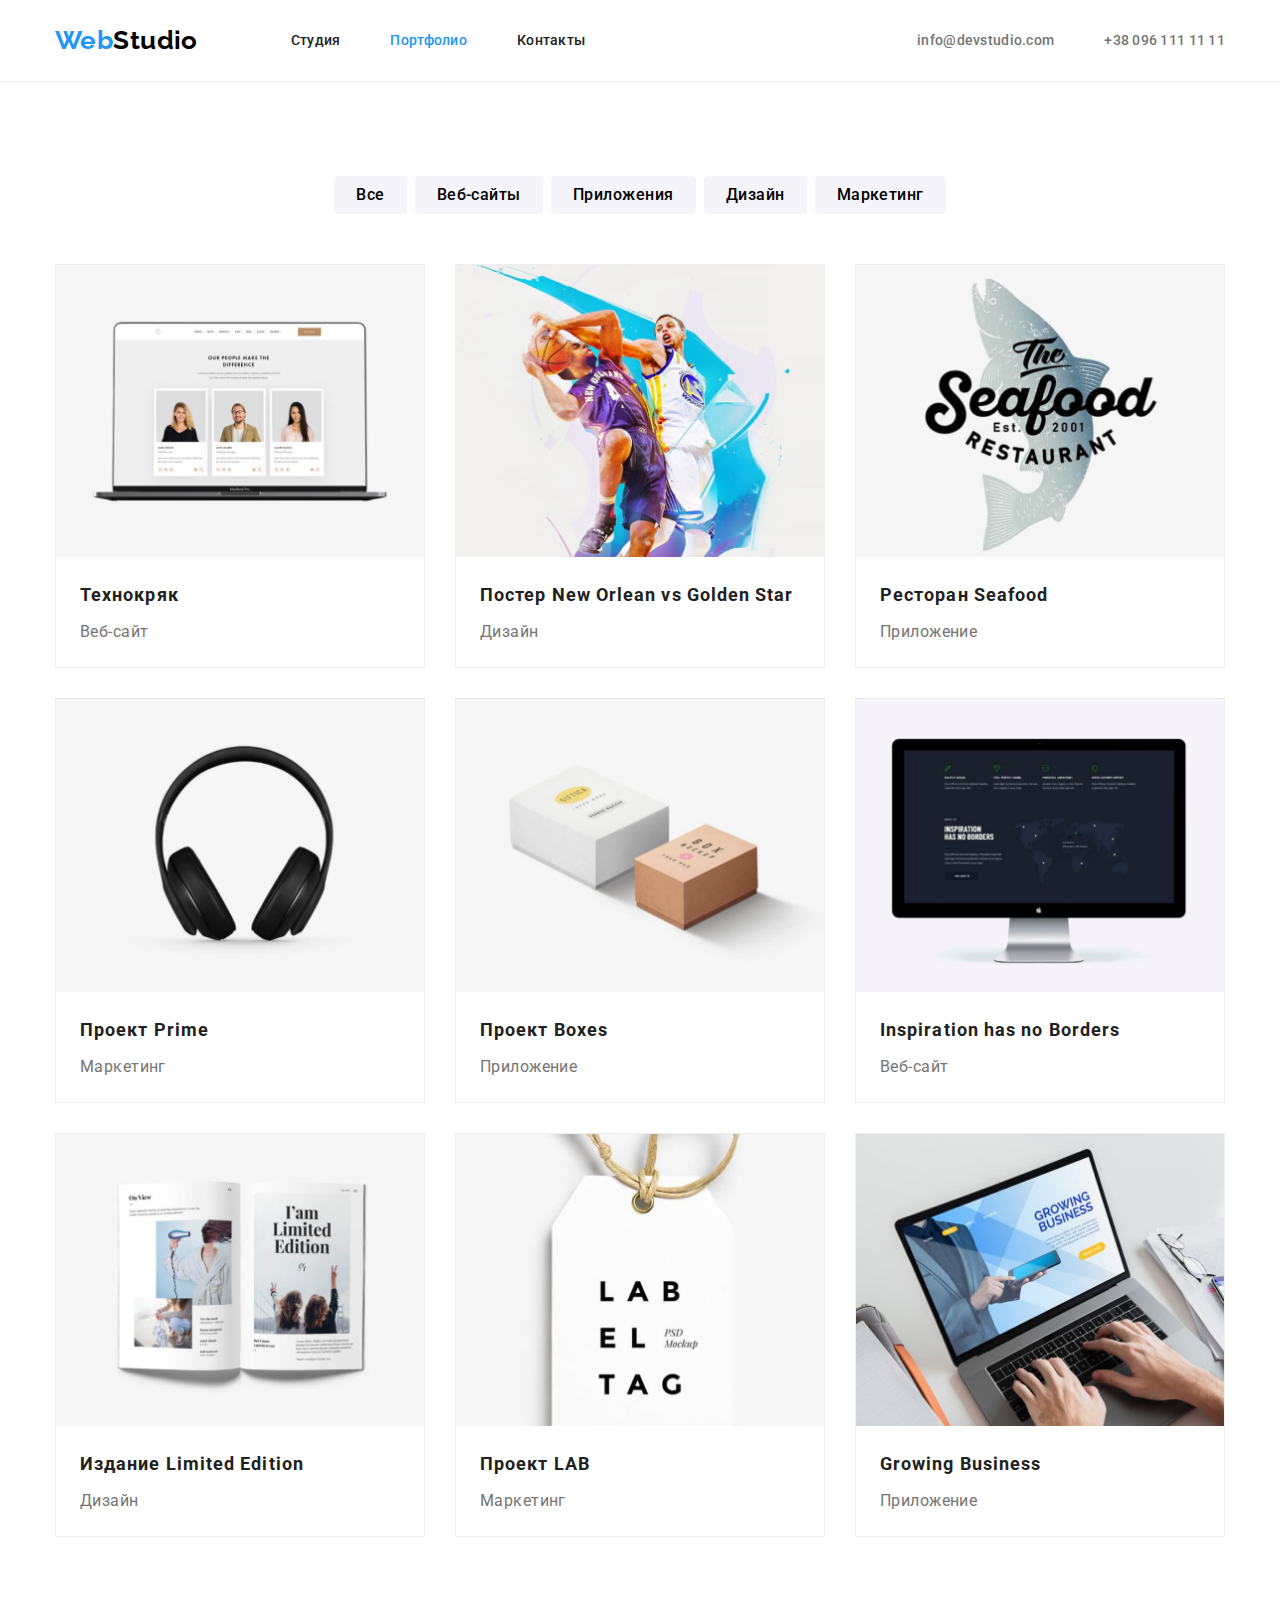
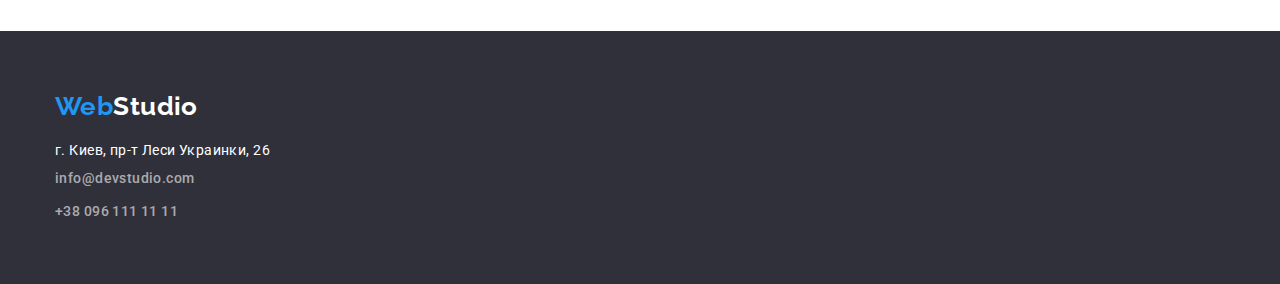
==== portfolio.html @ 44996cb3 "Initial commit" ====
<!DOCTYPE html>
<html lang="ru">
  <head>
    <meta charset="UTF-8" />
    <meta http-equiv="X-UA-Compatible" content="IE=edge" />
    <meta name="viewport" content="width=device-width, initial-scale=1.0" />
    <title>WebStudio</title>
    <link rel="stylesheet" href="./css/modern-normalize.css" />
    <link rel="stylesheet" href="./css/styles.css" />
    <link rel="preconnect" href="https://fonts.googleapis.com" />
    <link rel="preconnect" href="https://fonts.gstatic.com" crossorigin />
    <link
      href="https://fonts.googleapis.com/css2?family=Raleway:wght@700&family=Roboto:wght@400;500;700;900&display=swap"
      rel="stylesheet"
    />
  </head>
  <body class="body-font">
    <header class="header-section">
      <div class="header-container">
        <nav class="header-nav-site">
          <a class="main-logo" lang="en" href="./index.html"
            ><span class="logo-color">Web</span>Studio</a
          >
          <ul class="header-list nav-list list">
            <li class="nav-item">
              <a class="nav-link" href="./index.html">Студия</a>
            </li>
            <li class="nav-item">
              <a class="nav-link active" href="./portfolio.html">Портфолио</a>
            </li>
            <li class="nav-item">
              <a class="nav-link" href="">Контакты</a>
            </li>
          </ul>
        </nav>
        <ul class="header-list contact-nav list">
          <li class="contact-item">
            <a class="contact-nav-link" href="mailto:info@devstudio.com"
              >info@devstudio.com</a
            >
          </li>
          <li class="contact-item">
            <a class="contact-nav-link" href="tel:+380961111111"
              >+38 096 111 11 11</a
            >
          </li>
        </ul>
      </div>
    </header>
    <main>
      <section class="section">
        <div class="container">
          <!-- <section class="section-filter"> -->
          <h1 class="visually-hidden">Портфолио</h1>
          <ul class="list-buttons list">
            <li><button class="button">Все</button></li>
            <li><button class="button">Веб-сайты</button></li>
            <li><button class="button">Приложения</button></li>
            <li><button class="button">Дизайн</button></li>
            <li><button class="button">Маркетинг</button></li>
          </ul>
          <!-- </section> -->
          <!-- <section class="section-work"> -->
          <!-- <h2 class="visually-hidden">Проекти</h2> -->
          <ul class="list-work list">
            <li class="portfolio-item">
              <a class="portfolio" href="">
                <img
                  src="./images/portfolio1.jpg"
                  alt="веб страница"
                  width="370"
              /></a>
              <div class="portfolio-content">
                <h3 class="portfolio-title">Технокряк</h3>
                <p class="portfolio-name">Веб-сайт</p>
              </div>
            </li>
            <li class="portfolio-item">
              <a class="portfolio" href="">
                <img
                  src="./images/portfolio2.jpg"
                  alt="двое играют баскетбол"
                  width="370"
              /></a>
              <div class="portfolio-content">
                <h3 class="portfolio-title">
                  Постер New Orlean vs Golden Star
                </h3>
                <p class="portfolio-name">Дизайн</p>
              </div>
            </li>
            <li class="portfolio-item">
              <a class="portfolio" href="">
                <img
                  src="./images/portfolio3.jpg"
                  alt="рыбной ресторан"
                  width="370"
              /></a>
              <div class="portfolio-content">
                <h3 class="portfolio-title">Ресторан Seafood</h3>
                <p class="portfolio-name">Приложение</p>
              </div>
            </li>
            <li class="portfolio-item">
              <a class="portfolio" href="">
                <img src="./images/portfolio4.jpg" alt="наушники" width="370"
              /></a>
              <div class="portfolio-content">
                <h3 class="portfolio-title">Проект Prime</h3>
                <p class="portfolio-name">Маркетинг</p>
              </div>
            </li>
            <li class="portfolio-item">
              <a class="portfolio" href="">
                <img
                  src="./images/portfolio5.jpg"
                  alt="две картонные коробки"
                  width="370"
              /></a>
              <div class="portfolio-content">
                <h3 class="portfolio-title">Проект Boxes</h3>
                <p class="portfolio-name">Приложение</p>
              </div>
            </li>
            <li class="portfolio-item">
              <a class="portfolio" href="">
                <img
                  src="./images/portfolio6.jpg"
                  alt="моноблочный компьютер"
                  width="370"
              /></a>
              <div class="portfolio-content">
                <h3 class="portfolio-title">Inspiration has no Borders</h3>
                <p class="portfolio-name">Веб-сайт</p>
              </div>
            </li>
            <li class="portfolio-item">
              <a class="portfolio" href="">
                <img src="./images/portfolio7.jpg" alt="журнал" width="370"
              /></a>
              <div class="portfolio-content">
                <h3 class="portfolio-title">Издание Limited Edition</h3>
                <p class="portfolio-name">Дизайн</p>
              </div>
            </li>
            <li class="portfolio-item">
              <a class="portfolio" href="">
                <img src="./images/portfolio8.jpg" alt="ярлык" width="370"
              /></a>
              <div class="portfolio-content">
                <h3 class="portfolio-title">Проект LAB</h3>
                <p class="portfolio-name">Маркетинг</p>
              </div>
            </li>
            <li class="portfolio-item">
              <a class="portfolio" href="">
                <img
                  src="./images/portfolio9.jpg"
                  alt="печатаете на ноутбуке"
                  width="370"
              /></a>
              <div class="portfolio-content">
                <h3 class="portfolio-title">Growing Business</h3>
                <p class="portfolio-name">Приложение</p>
              </div>
            </li>
          </ul>
        </div>
      </section>
    </main>
    <footer class="footer-section">
      <div class="container">
        <a class="footer-logo" lang="en" href="./index.html"
          ><span class="logo-color">Web</span>Studio</a
        >
        <address class="contact">
          <ul class="list">
            <li class="footer-contact-item">
              <a
                class="gps-footer-link"
                href="https://goo.gl/maps/VRm5s5utbLu2678L6"
                target="_blank"
                rel="noopener nofollow noreferrer"
                >г. Киев, пр-т Леси Украинки, 26</a
              >
            </li>
            <li class="footer-contact-item">
              <a class="contact-footer-link" href="mailto:info@devstudio.com"
                >info@devstudio.com</a
              >
            </li>
            <li class="footer-contact-item">
              <a class="contact-footer-link" href="tel:+380961111111"
                >+38 096 111 11 11</a
              >
            </li>
          </ul>
        </address>
      </div>
    </footer>
  </body>
</html>
---- css/styles.css ----
:root {
  /*Fonts*/
  --main-font-family: "Roboto", sans-serif;

  /*Colors*/
  --main-dark-color: #000;
  --main-light-color: #fff;
  --current-color: #2196f3;
  --main-color: #757575;
  --secondary-color: #212121;
  --background-dark-color: #2f303a;
  --background-light-color: #e5e5e5;
  --backgronud-button-color: #f5f4fa;
  --button-hero-hover-color: #188ce8;
  --header-border-color: #ececec;
}

body {
  font-family: var(--main-font-family);
  font-size: 14px;
  letter-spacing: 0.03em;
  color: var(--main-color);
  background-color: var(--main-light-color);
}

h1,
h2,
h3,
h4,
h5,
h6,
p {
  margin: 0;
}

img {
  display: block;
  max-width: 100%;
  height: auto;
}

address {
  font-style: normal;
}

/* li {
  list-style: none;
} */

.list {
  list-style: none;
  padding-left: 0px;
  margin: 0;
}

a {
  text-decoration: none;
  color: inherit;
}

.container {
  width: 1200px;
  padding-left: 15px;
  padding-right: 15px;
  margin: 0 auto;
}

.section {
  padding-top: 94px;
  padding-bottom: 94px;
}

h1 {
  color: var(--main-light-color);
  font-weight: 900;
  font-size: 44px;
  line-height: 1.36;
}

button {
  padding: 6px 22px;
  font-weight: 500;
  font-size: 16px;
  line-height: 1.62;
  letter-spacing: 0.03em;
  border: none;
  background-color: var(--backgronud-button-color);
  border-radius: 4px;
  cursor: pointer;
}

.button:hover,
.button:focus {
  color: var(--main-light-color);
  background-color: var(--current-color);
  box-shadow: 0px 3px 1px rgba(0, 0, 0, 0.1), 0px 1px 2px rgba(0, 0, 0, 0.08),
    0px 2px 2px rgba(0, 0, 0, 0.12);
}

.header-container {
  display: flex;
  flex-direction: row;
  text-align: center;
  align-items: center;
  width: 1200px;
  padding-left: 15px;
  padding-right: 15px;
  margin: 0 auto;
}

.nav-link {
  font-weight: 500;
  line-height: 1.14;
  letter-spacing: 0.02em;
  color: var(--secondary-color);
}

.nav-item + .nav-item {
  margin-left: 50px;
}

.nav-link:hover,
.nav-link:focus {
  color: var(--current-color);
}

.active {
  color: var(--current-color);
}
.contact-nav-link {
  font-weight: 500;
  line-height: 1.14;
  letter-spacing: 0.02em;
  color: var(--main-color);
}

.contact-nav-link:hover,
.contact-nav-link:focus {
  color: var(--current-color);
}

.contact-footer-link {
  font-weight: 500;
  line-height: 1.71;
  color: rgba(255, 255, 255, 0.6);
}

.contact-footer-link:hover,
.contact-footer-link:focus {
  color: var(--current-color);
}

.header-nav-site {
  margin-right: auto;
  display: flex;
  align-items: center;
}

.contact-nav {
  display: flex;
  flex-direction: row;
}

.main-logo {
  color: var(--main-dark-color);
  font-family: "Raleway";
  font-style: normal;
  font-size: 26px;
  font-weight: 700;
  line-height: 1.19;
  text-align: center;
  padding: 0;
  margin-right: 93px;
}
.contact-item + .contact-item {
  margin-left: 50px;
}

.footer-logo {
  font-family: "Raleway";
  font-style: normal;
  font-weight: 700;
  font-size: 26px;
  line-height: 1.19;
  color: var(--main-light-color);
  display: block;
  margin-bottom: 20px;
}

.footer-contact-item {
  display: block;
}

.footer-contact-item:not(:last-child) {
  margin-bottom: 9px;
}

.logo-color {
  color: var(--current-color);
  text-align: center;
  padding: 0;
}

.list-whot-can {
  display: flex;
  flex-direction: row;
}

.portfolio-item {
  width: 370px;
  border: 1px solid rgba(238, 238, 238, 1);
}

.hero-button {
  min-width: 200px;
  font-weight: 700;
  line-height: 1.88;
  letter-spacing: 0.06em;
  padding: 10px 32px;
  color: var(--backgronud-button-color);
  background-color: var(--current-color);
  box-shadow: 0px 4px 4px rgba(0, 0, 0, 0.15);
  outline: 0;
}

.hero-button:hover,
.hero-button:focus {
  color: var(--main-dark-color);
  background-color: var(--button-hero-hover-color);
}

.header-list {
  display: flex;
  padding-top: 32px;
  padding-bottom: 32px;
}

.description-item {
  gap: 30px;
}

.list-workcom {
  display: flex;
  gap: 30px;
}

.list-work {
  display: flex;
  flex-wrap: wrap;
  gap: 30px;
  /* margin: 0;
  padding: 0;
  
  background-color: var(--main-light-color); */
}

.gps-footer-link {
  display: block;
  margin-bottom: 9px;
  color: var(--main-light-color);
}

.gps-footer-link:hover,
.gps-footer-link:focus {
  color: var(--current-color);
}

.text-title {
  font-weight: 700;
  font-size: 14px;
  line-height: 1.14;
  text-transform: uppercase;
  color: var(--secondary-color);
  margin-bottom: 10px;
}

.text-description {
  font-weight: 400;
  font-size: 14px;
  line-height: 1.71;
  color: var(--main-color);
}

.description-list {
  gap: 30px;
}
.text-transform {
  text-transform: uppercase;
}

.title-workcom {
  font-weight: 700;
  font-size: 36px;
  line-height: 1.16;
  color: var(--secondary-color);
  text-align: center;
}

.hero {
  width: 696px;
  margin: 0 auto;
  margin-bottom: 30px;
  font-weight: 900;
  font-size: 44px;
  line-height: 1.36;
  letter-spacing: 0.06em;
  text-align: center;
}

.hero-section {
  padding-top: 200px;
  padding-bottom: 200px;
  background-color: var(--background-dark-color);
  text-align: center;
}

.header-section {
  border-bottom: 1px solid var(--header-border-color);
}

.section-workcom {
  padding-top: 0px;
}

.list-buttons {
  margin-top: 0;
  margin-left: auto;
  margin-right: auto;
  padding: 0;
  margin-bottom: 50px;
  gap: 8px;
  display: flex;
  justify-content: center;
}

.section-work {
  background-color: var(--main-light-color);
}

.section-command {
  background-color: var(--backgronud-button-color);
}

.footer-section {
  padding: 60px 0;
  background-color: var(--background-dark-color);
}

.name {
  margin-bottom: 10px;
  font-weight: 500;
  font-size: 16px;
  line-height: 1.18;
  color: var(--secondary-color);
}

.prof {
  font-weight: 400;
  font-size: 16px;
  line-height: 1.18;
  color: var(--main-color);
}

.name-prof {
  padding-top: 30px;
  padding-bottom: 30px;
  text-align: center;
}

.visually-hidden {
  position: absolute;
  width: 1px;
  height: 1px;
  margin: -1px;
  border: 0;
  padding: 0;

  white-space: nowrap;
  clip-path: inset(100%);
  clip: rect(0 0 0 0);
  overflow: hidden;
}

.portfolio-content {
  padding: 20px 24px;
}

.portfolio-title {
  margin-bottom: 4px;
  font-weight: 700;
  font-size: 18px;
  letter-spacing: 0.06em;
  line-height: 2;
  color: var(--secondary-color);
}

.portfolio-name {
  font-weight: 400;
  font-size: 16px;
  line-height: 1.88;
  color: var(--main-color);
}

.contact {
  font-style: normal;
}

.title {
  margin-bottom: 50px;
}

.workcom {
  width: 270px;
  background: #ffffff;
  /* material shadow v1 */

  box-shadow: 0px 1px 3px rgba(0, 0, 0, 0.12), 0px 1px 1px rgba(0, 0, 0, 0.14),
    0px 2px 1px rgba(0, 0, 0, 0.2);
  border-radius: 0px 0px 4px 4px;
}
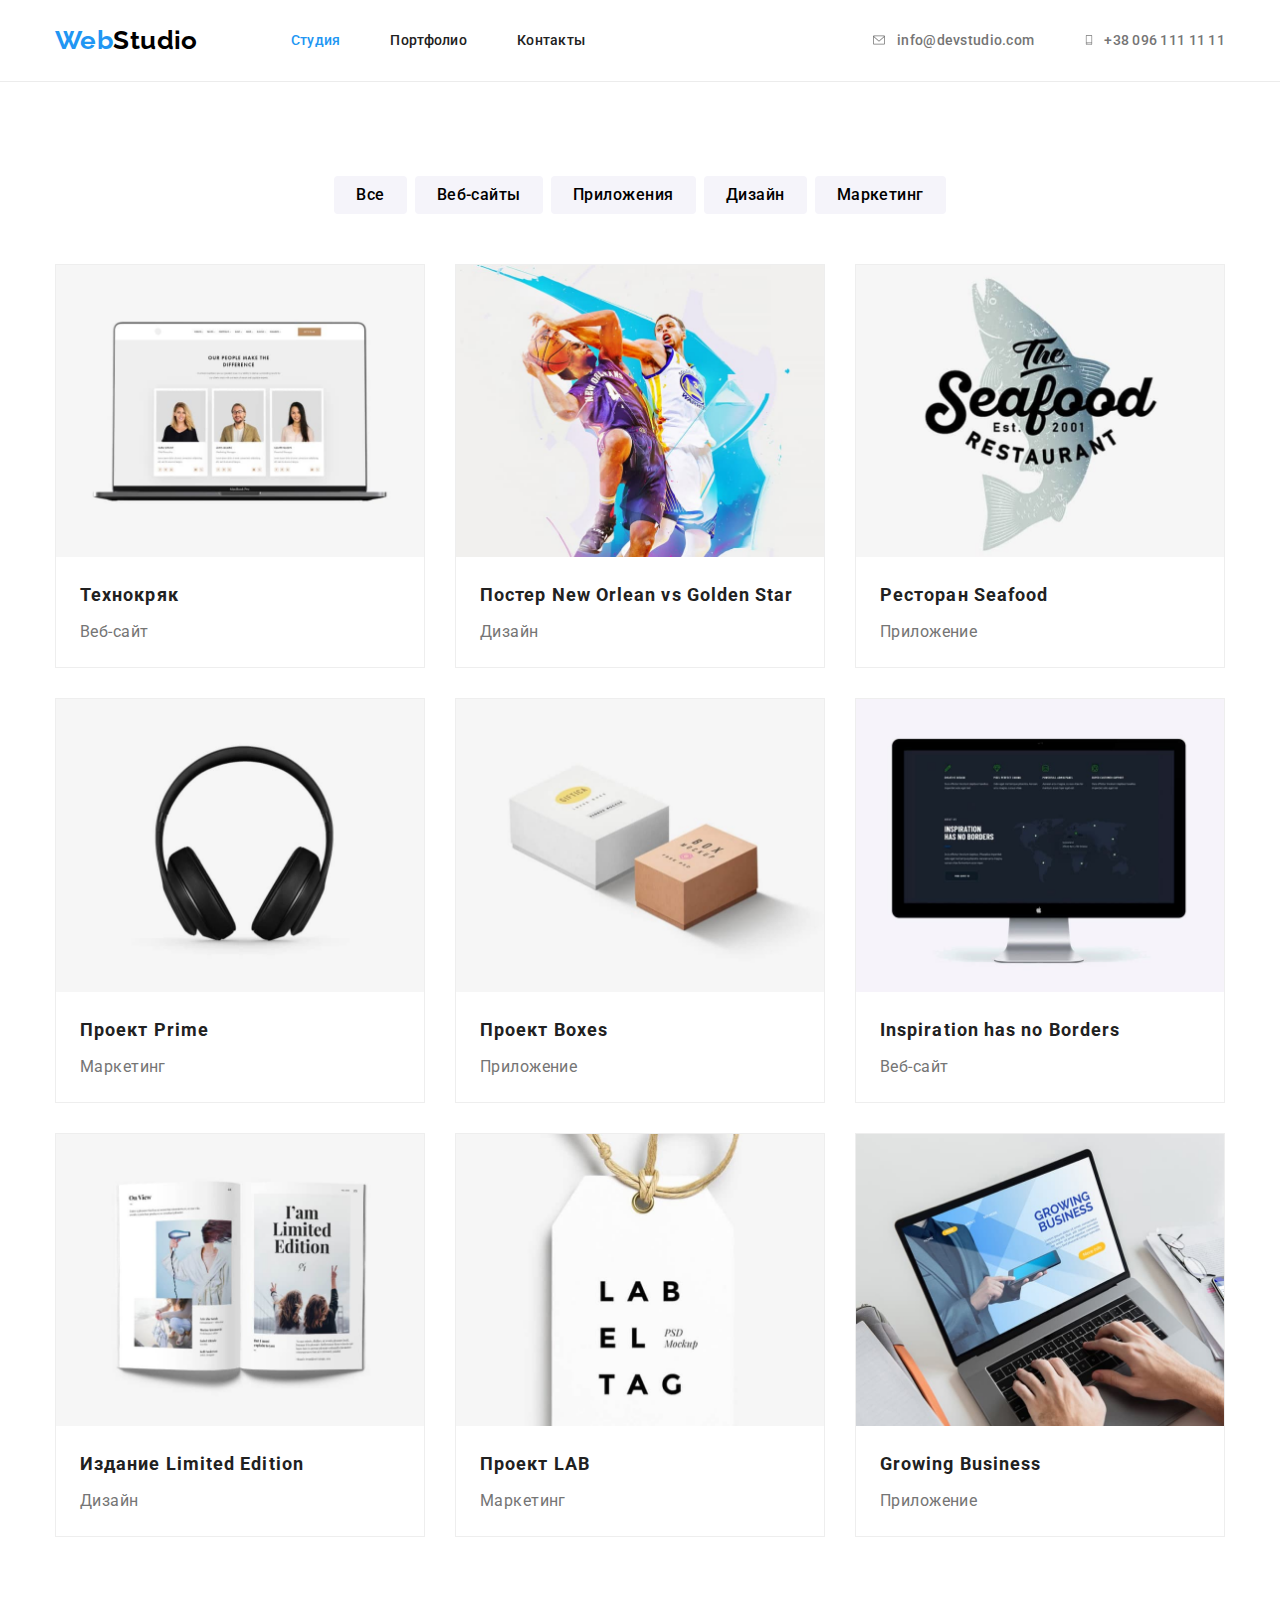
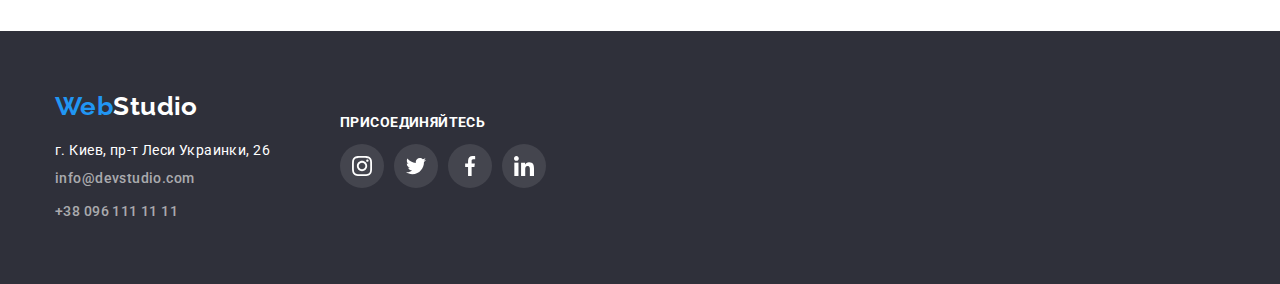
==== commit 2928b344: "add footer social" ====
--- a/portfolio.html
+++ b/portfolio.html
@@ -23,25 +23,28 @@
           >
           <ul class="header-list nav-list list">
             <li class="nav-item">
-              <a class="nav-link" href="./index.html">Студия</a>
-            </li>
+              <a class="nav-link active" href="./index.html">Студия</a></li>
             <li class="nav-item">
-              <a class="nav-link active" href="./portfolio.html">Портфолио</a>
-            </li>
+              <a class="nav-link" href="./portfolio.html">Портфолио</a></li>
             <li class="nav-item">
-              <a class="nav-link" href="">Контакты</a>
-            </li>
+              <a class="nav-link" href="">Контакты</a></li>
           </ul>
         </nav>
         <ul class="header-list contact-nav list">
           <li class="contact-item">
-            <a class="contact-nav-link" href="mailto:info@devstudio.com"
-              >info@devstudio.com</a
+           
+            <a class="contact-nav-link mail" href="mailto:info@devstudio.com"
+              > <svg class="mail-item">
+                <use class="mail-link" href="./images/icons.svg#envelope"></use>
+              </svg>info@devstudio.com</a
             >
           </li>
           <li class="contact-item">
-            <a class="contact-nav-link" href="tel:+380961111111"
-              >+38 096 111 11 11</a
+           
+            <a class="contact-nav-link tel" href="tel:+380961111111"
+              > <svg class="tel-item">
+                <use class="tel-link" href="./images/icons.svg#smartphone"></use>
+              </svg>+38 096 111 11 11</a
             >
           </li>
         </ul>
@@ -169,21 +172,20 @@
       </section>
     </main>
     <footer class="footer-section">
-      <div class="container">
-        <a class="footer-logo" lang="en" href="./index.html"
-          ><span class="logo-color">Web</span>Studio</a
-        >
-        <address class="contact">
-          <ul class="list">
-            <li class="footer-contact-item">
+      <div class="container footer-container">
+        <div class="footer-contact" >
+          <a class="footer-logo" lang="en" href="./index.html"
+          ><span class="logo-color">Web</span>Studio</a>
+           <address class="contact">
+             <ul class="list">
+              <li class="footer-contact-item">
               <a
                 class="gps-footer-link"
                 href="https://goo.gl/maps/VRm5s5utbLu2678L6"
                 target="_blank"
                 rel="noopener nofollow noreferrer"
-                >г. Киев, пр-т Леси Украинки, 26</a
-              >
-            </li>
+                >г. Киев, пр-т Леси Украинки, 26</a>
+              </li>
             <li class="footer-contact-item">
               <a class="contact-footer-link" href="mailto:info@devstudio.com"
                 >info@devstudio.com</a
@@ -196,6 +198,41 @@
             </li>
           </ul>
         </address>
+        </div>
+        <div class="footer-conect">
+         <p class="footer-conect-title">присоединяйтесь</p>
+         <ul class="footer-social-list">
+          <li class="social-list-items list">
+            <a href="http://instagram.com" class="footer-social-list-link">
+              <svg class="social-list-icon">
+                <use href="./images/icons.svg#instagram">
+                </use>
+              </svg>
+            </a>
+          </li>
+          <li class="social-list-items list">
+            <a href="http://twitter.com" class="footer-social-list-link">
+              <svg class="social-list-icon">
+                <use href="./images/icons.svg#twitter"></use>
+              </svg>
+            </a>
+          </li>
+          <li class="social-list-items list">
+            <a href="http://facebook.com" class="footer-social-list-link">
+              <svg class="social-list-icon">
+                <use href="./images/icons.svg#facebook"></use>
+              </svg>
+            </a>
+          </li>
+          <li class="social-lits-items list">
+            <a href="http://linkedin.com" class="footer-social-list-link">
+              <svg class="social-list-icon">
+                <use href="./images/icons.svg#linkedin"></use>
+              </svg>
+            </a>
+          </li>
+         </ul>
+        </div>
       </div>
     </footer>
   </body>
--- a/css/styles.css
+++ b/css/styles.css
@@ -13,6 +13,7 @@
   --backgronud-button-color: #f5f4fa;
   --button-hero-hover-color: #188ce8;
   --header-border-color: #ececec;
+  --social-icon-color: #afb1b8;
 }
 
 body {
@@ -128,6 +129,8 @@
   color: var(--current-color);
 }
 .contact-nav-link {
+  display: flex;
+  align-items: center;
   font-weight: 500;
   line-height: 1.14;
   letter-spacing: 0.02em;
@@ -139,6 +142,29 @@
   color: var(--current-color);
 }
 
+.mail-item {
+  fill: currentcolor;
+  width: 16px;
+  height: 12px;
+}
+
+.mail-item {
+  fill: currentColor;
+  width: 16px;
+  height: 12px;
+  margin-right: 10px;
+}
+
+.tel-link {
+}
+
+.tel-item {
+  fill: currentColor;
+  width: 10px;
+  height: 12px;
+  margin-right: 10px;
+}
+
 .contact-footer-link {
   font-weight: 500;
   line-height: 1.71;
@@ -148,6 +174,7 @@
 .contact-footer-link:hover,
 .contact-footer-link:focus {
   color: var(--current-color);
+  fill: var(--current-color);
 }
 
 .header-nav-site {
@@ -172,6 +199,12 @@
   padding: 0;
   margin-right: 93px;
 }
+
+.contact-item {
+  /* display: flex;
+   */
+}
+
 .contact-item + .contact-item {
   margin-left: 50px;
 }
@@ -231,12 +264,19 @@
 
 .header-list {
   display: flex;
+  align-items: center;
+  justify-content: center;
   padding-top: 32px;
   padding-bottom: 32px;
 }
 
 .description-item {
+  display: flex;
   gap: 30px;
+  width: 270px;
+  height: 120px;
+  background-color: #f5f4fa;
+  margin-bottom: 30px;
 }
 
 .list-workcom {
@@ -282,8 +322,10 @@
 }
 
 .description-list {
+  display: block;
   gap: 30px;
 }
+
 .text-transform {
   text-transform: uppercase;
 }
@@ -312,6 +354,16 @@
   padding-bottom: 200px;
   background-color: var(--background-dark-color);
   text-align: center;
+  background-color: #c4c4c4;
+  background-image: linear-gradient(
+      rgba(47, 48, 58, 0.4),
+      rgba(47, 48, 58, 0.4)
+    ),
+    url(../images/hero-img.jpg);
+  background-position: center;
+  background-repeat: no-repeat;
+  background-clip: padding-box;
+  background-size: 1600px 600px;
 }
 
 .header-section {
@@ -333,6 +385,12 @@
   justify-content: center;
 }
 
+.description-icon {
+  /* width: 270px;
+height: 120px; */
+  align-items: center;
+}
+
 .section-work {
   background-color: var(--main-light-color);
 }
@@ -342,6 +400,7 @@
 }
 
 .footer-section {
+  display: flex;
   padding: 60px 0;
   background-color: var(--background-dark-color);
 }
@@ -359,12 +418,44 @@
   font-size: 16px;
   line-height: 1.18;
   color: var(--main-color);
+  margin-bottom: 16px;
 }
 
 .name-prof {
   padding-top: 30px;
   padding-bottom: 30px;
   text-align: center;
+}
+
+.social-list {
+  display: flex;
+  justify-content: center;
+  gap: 10px;
+  padding-left: 0;
+}
+
+.social-list-icon {
+  width: 20px;
+  height: 20px;
+}
+
+.social-list-link {
+  display: flex;
+  align-items: center;
+  justify-content: center;
+  width: 44px;
+  height: 44px;
+  border-radius: 50%;
+  fill: var(--social-icon-color);
+  background-color: #ffffff;
+}
+
+.social-list-link:hover,
+.social-list-link:focus,
+.footer-social-list-link:hover,
+.footer-social-list-link:focus  {
+  fill: var(--main-light-color);
+  background-color: var(--current-color);
 }
 
 .visually-hidden {
@@ -418,3 +509,40 @@
     0px 2px 1px rgba(0, 0, 0, 0.2);
   border-radius: 0px 0px 4px 4px;
 }
+
+.footer-conect {
+  display: block;
+}
+
+.footer-conect-title {
+  text-transform: uppercase;
+  color: var(--main-light-color);
+  font-weight: 700;
+  letter-spacing: 0.03em;
+}
+
+.footer-social-list {
+  display: flex;
+  gap: 10px;
+  padding: 0;
+}
+
+.footer-container {
+  display: flex;
+  align-items: center;
+}
+.footer-contact {
+  margin-right: 70px;
+
+}
+.footer-social-list-link {
+  display: flex;
+  align-items: center;
+  justify-content: center;
+  width: 44px;
+  height: 44px;
+  border-radius: 50%;
+  fill: var(--main-light-color);
+  background: rgba(255, 255, 255, 0.1);
+}
+
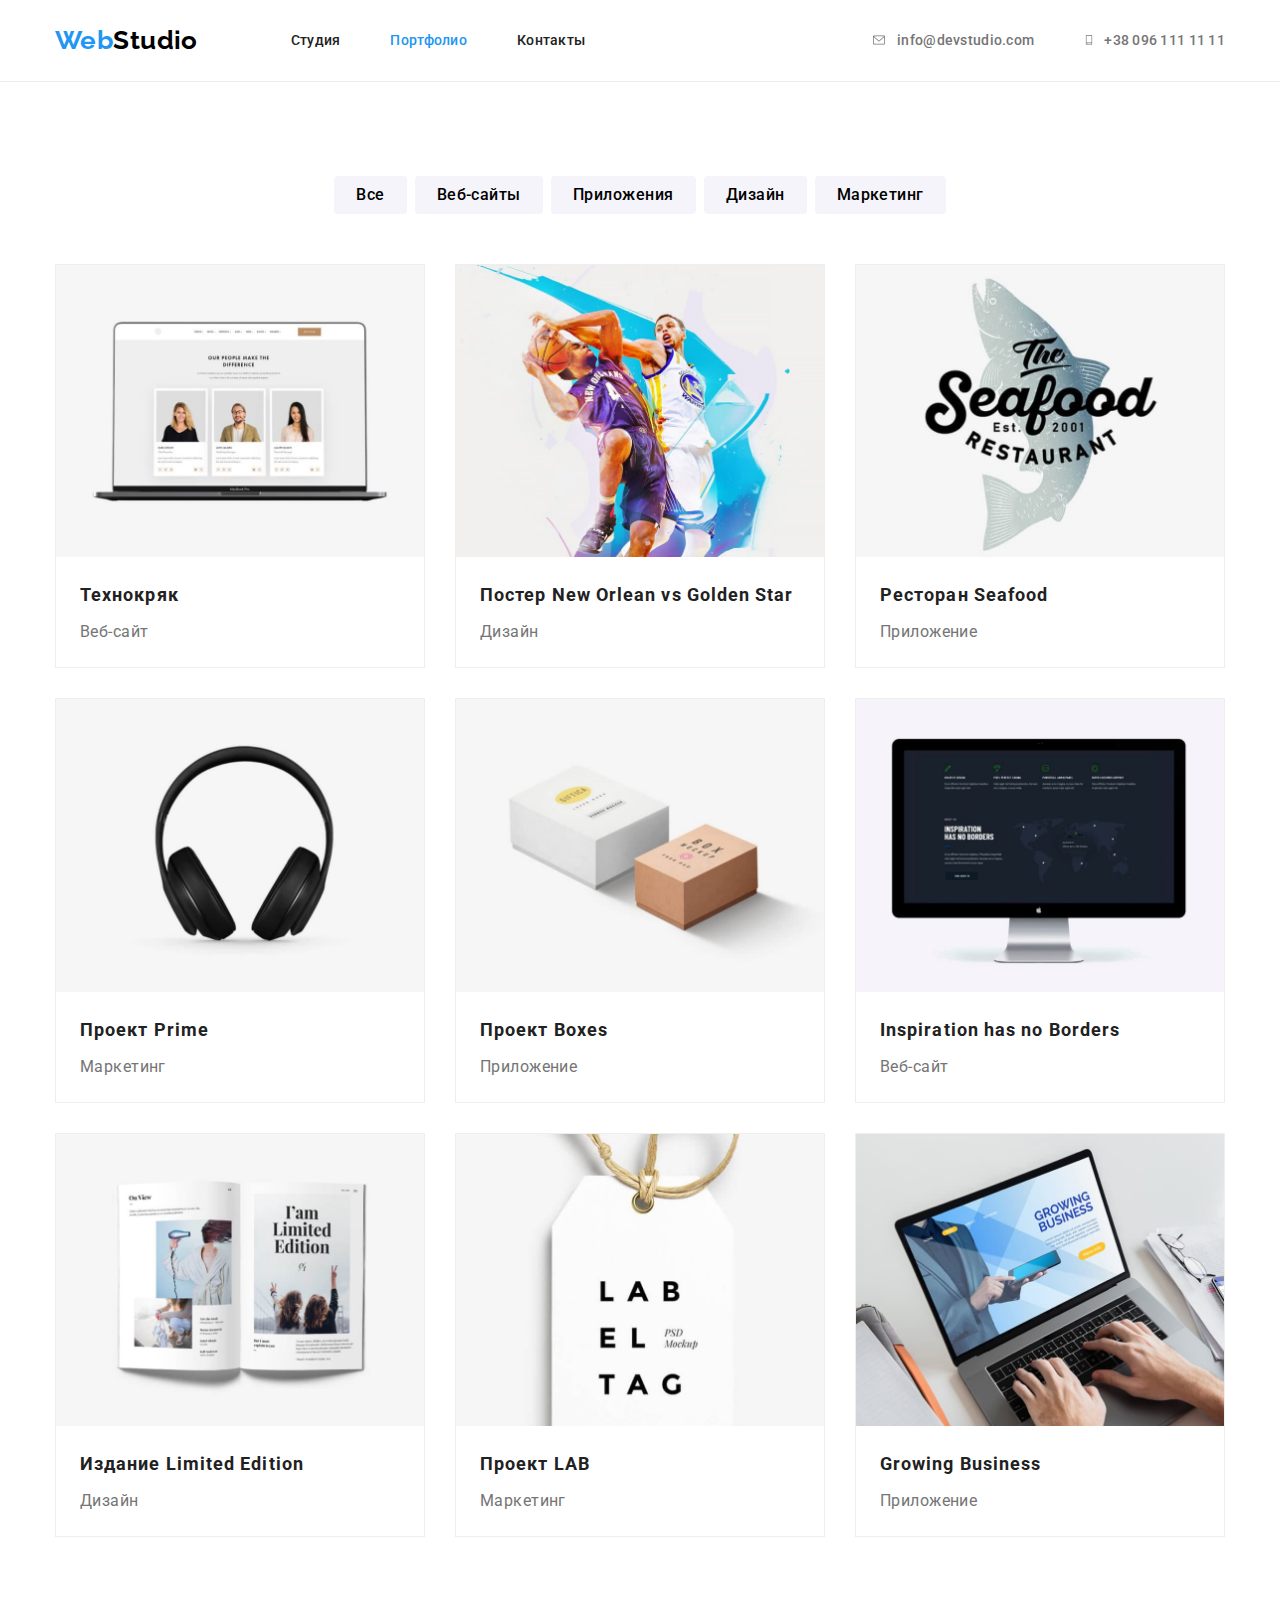
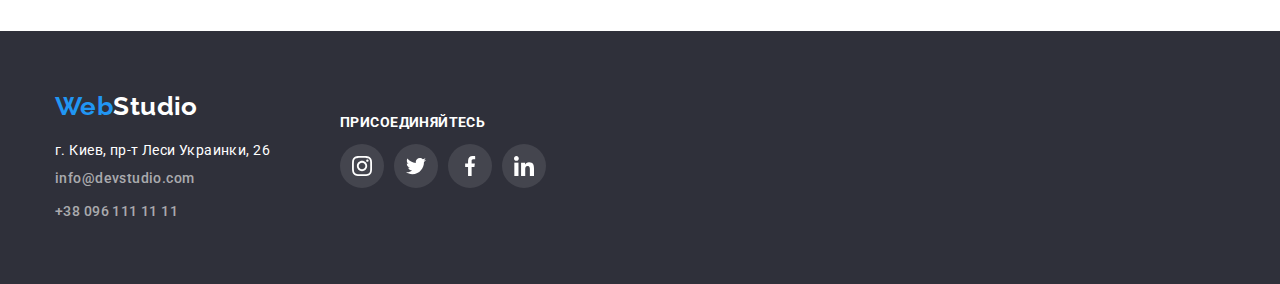
==== commit bcb0efb3: "add hover portfolio" ====
--- a/portfolio.html
+++ b/portfolio.html
@@ -23,28 +23,35 @@
           >
           <ul class="header-list nav-list list">
             <li class="nav-item">
-              <a class="nav-link active" href="./index.html">Студия</a></li>
+              <a class="nav-link" href="./index.html">Студия</a>
+            </li>
             <li class="nav-item">
-              <a class="nav-link" href="./portfolio.html">Портфолио</a></li>
+              <a class="nav-link active" href="./portfolio.html">Портфолио</a>
+            </li>
             <li class="nav-item">
-              <a class="nav-link" href="">Контакты</a></li>
+              <a class="nav-link" href="">Контакты</a>
+            </li>
           </ul>
         </nav>
         <ul class="header-list contact-nav list">
           <li class="contact-item">
-           
-            <a class="contact-nav-link mail" href="mailto:info@devstudio.com"
-              > <svg class="mail-item">
-                <use class="mail-link" href="./images/icons.svg#envelope"></use>
-              </svg>info@devstudio.com</a
+            <a class="contact-nav-link mail" href="mailto:info@devstudio.com">
+              <svg class="mail-item">
+                <use
+                  class="mail-link"
+                  href="./images/icons.svg#envelope"
+                ></use></svg
+              >info@devstudio.com</a
             >
           </li>
           <li class="contact-item">
-           
-            <a class="contact-nav-link tel" href="tel:+380961111111"
-              > <svg class="tel-item">
-                <use class="tel-link" href="./images/icons.svg#smartphone"></use>
-              </svg>+38 096 111 11 11</a
+            <a class="contact-nav-link tel" href="tel:+380961111111">
+              <svg class="tel-item">
+                <use
+                  class="tel-link"
+                  href="./images/icons.svg#smartphone"
+                ></use></svg
+              >+38 096 111 11 11</a
             >
           </li>
         </ul>
@@ -72,11 +79,12 @@
                   src="./images/portfolio1.jpg"
                   alt="веб страница"
                   width="370"
-              /></a>
-              <div class="portfolio-content">
-                <h3 class="portfolio-title">Технокряк</h3>
-                <p class="portfolio-name">Веб-сайт</p>
-              </div>
+                />
+                <div class="portfolio-content">
+                  <h3 class="portfolio-title">Технокряк</h3>
+                  <p class="portfolio-name">Веб-сайт</p>
+                </div>
+              </a>
             </li>
             <li class="portfolio-item">
               <a class="portfolio" href="">
@@ -84,13 +92,13 @@
                   src="./images/portfolio2.jpg"
                   alt="двое играют баскетбол"
                   width="370"
-              /></a>
-              <div class="portfolio-content">
+              /><div class="portfolio-content">
                 <h3 class="portfolio-title">
                   Постер New Orlean vs Golden Star
                 </h3>
                 <p class="portfolio-name">Дизайн</p>
-              </div>
+              </div></a>
+              
             </li>
             <li class="portfolio-item">
               <a class="portfolio" href="">
@@ -98,20 +106,20 @@
                   src="./images/portfolio3.jpg"
                   alt="рыбной ресторан"
                   width="370"
-              /></a>
-              <div class="portfolio-content">
+              /><div class="portfolio-content">
                 <h3 class="portfolio-title">Ресторан Seafood</h3>
                 <p class="portfolio-name">Приложение</p>
-              </div>
+              </div></a>
+              
             </li>
             <li class="portfolio-item">
               <a class="portfolio" href="">
                 <img src="./images/portfolio4.jpg" alt="наушники" width="370"
-              /></a>
-              <div class="portfolio-content">
+              /> <div class="portfolio-content">
                 <h3 class="portfolio-title">Проект Prime</h3>
                 <p class="portfolio-name">Маркетинг</p>
-              </div>
+              </div></a>
+             
             </li>
             <li class="portfolio-item">
               <a class="portfolio" href="">
@@ -119,11 +127,11 @@
                   src="./images/portfolio5.jpg"
                   alt="две картонные коробки"
                   width="370"
-              /></a>
-              <div class="portfolio-content">
+              /><div class="portfolio-content">
                 <h3 class="portfolio-title">Проект Boxes</h3>
                 <p class="portfolio-name">Приложение</p>
-              </div>
+              </div></a>
+              
             </li>
             <li class="portfolio-item">
               <a class="portfolio" href="">
@@ -131,29 +139,29 @@
                   src="./images/portfolio6.jpg"
                   alt="моноблочный компьютер"
                   width="370"
-              /></a>
-              <div class="portfolio-content">
+              /><div class="portfolio-content">
                 <h3 class="portfolio-title">Inspiration has no Borders</h3>
                 <p class="portfolio-name">Веб-сайт</p>
-              </div>
+              </div></a>
+              
             </li>
             <li class="portfolio-item">
               <a class="portfolio" href="">
                 <img src="./images/portfolio7.jpg" alt="журнал" width="370"
-              /></a>
-              <div class="portfolio-content">
+              /> <div class="portfolio-content">
                 <h3 class="portfolio-title">Издание Limited Edition</h3>
                 <p class="portfolio-name">Дизайн</p>
-              </div>
+              </div></a>
+             
             </li>
             <li class="portfolio-item">
               <a class="portfolio" href="">
                 <img src="./images/portfolio8.jpg" alt="ярлык" width="370"
-              /></a>
-              <div class="portfolio-content">
+              /><div class="portfolio-content">
                 <h3 class="portfolio-title">Проект LAB</h3>
                 <p class="portfolio-name">Маркетинг</p>
-              </div>
+              </div></a>
+              
             </li>
             <li class="portfolio-item">
               <a class="portfolio" href="">
@@ -161,11 +169,11 @@
                   src="./images/portfolio9.jpg"
                   alt="печатаете на ноутбуке"
                   width="370"
-              /></a>
-              <div class="portfolio-content">
+              /> <div class="portfolio-content">
                 <h3 class="portfolio-title">Growing Business</h3>
                 <p class="portfolio-name">Приложение</p>
-              </div>
+              </div></a>
+             
             </li>
           </ul>
         </div>
@@ -173,65 +181,66 @@
     </main>
     <footer class="footer-section">
       <div class="container footer-container">
-        <div class="footer-contact" >
+        <div class="footer-contact">
           <a class="footer-logo" lang="en" href="./index.html"
-          ><span class="logo-color">Web</span>Studio</a>
-           <address class="contact">
-             <ul class="list">
+            ><span class="logo-color">Web</span>Studio</a
+          >
+          <address class="contact">
+            <ul class="list">
               <li class="footer-contact-item">
-              <a
-                class="gps-footer-link"
-                href="https://goo.gl/maps/VRm5s5utbLu2678L6"
-                target="_blank"
-                rel="noopener nofollow noreferrer"
-                >г. Киев, пр-т Леси Украинки, 26</a>
+                <a
+                  class="gps-footer-link"
+                  href="https://goo.gl/maps/VRm5s5utbLu2678L6"
+                  target="_blank"
+                  rel="noopener nofollow noreferrer"
+                  >г. Киев, пр-т Леси Украинки, 26</a
+                >
               </li>
-            <li class="footer-contact-item">
-              <a class="contact-footer-link" href="mailto:info@devstudio.com"
-                >info@devstudio.com</a
-              >
-            </li>
-            <li class="footer-contact-item">
-              <a class="contact-footer-link" href="tel:+380961111111"
-                >+38 096 111 11 11</a
-              >
-            </li>
-          </ul>
-        </address>
+              <li class="footer-contact-item">
+                <a class="contact-footer-link" href="mailto:info@devstudio.com"
+                  >info@devstudio.com</a
+                >
+              </li>
+              <li class="footer-contact-item">
+                <a class="contact-footer-link" href="tel:+380961111111"
+                  >+38 096 111 11 11</a
+                >
+              </li>
+            </ul>
+          </address>
         </div>
         <div class="footer-conect">
-         <p class="footer-conect-title">присоединяйтесь</p>
-         <ul class="footer-social-list">
-          <li class="social-list-items list">
-            <a href="http://instagram.com" class="footer-social-list-link">
-              <svg class="social-list-icon">
-                <use href="./images/icons.svg#instagram">
-                </use>
-              </svg>
-            </a>
-          </li>
-          <li class="social-list-items list">
-            <a href="http://twitter.com" class="footer-social-list-link">
-              <svg class="social-list-icon">
-                <use href="./images/icons.svg#twitter"></use>
-              </svg>
-            </a>
-          </li>
-          <li class="social-list-items list">
-            <a href="http://facebook.com" class="footer-social-list-link">
-              <svg class="social-list-icon">
-                <use href="./images/icons.svg#facebook"></use>
-              </svg>
-            </a>
-          </li>
-          <li class="social-lits-items list">
-            <a href="http://linkedin.com" class="footer-social-list-link">
-              <svg class="social-list-icon">
-                <use href="./images/icons.svg#linkedin"></use>
-              </svg>
-            </a>
-          </li>
-         </ul>
+          <p class="footer-conect-title">присоединяйтесь</p>
+          <ul class="footer-social-list">
+            <li class="social-list-items list">
+              <a href="http://instagram.com" class="footer-social-list-link">
+                <svg class="social-list-icon">
+                  <use href="./images/icons.svg#instagram"></use>
+                </svg>
+              </a>
+            </li>
+            <li class="social-list-items list">
+              <a href="http://twitter.com" class="footer-social-list-link">
+                <svg class="social-list-icon">
+                  <use href="./images/icons.svg#twitter"></use>
+                </svg>
+              </a>
+            </li>
+            <li class="social-list-items list">
+              <a href="http://facebook.com" class="footer-social-list-link">
+                <svg class="social-list-icon">
+                  <use href="./images/icons.svg#facebook"></use>
+                </svg>
+              </a>
+            </li>
+            <li class="social-lits-items list">
+              <a href="http://linkedin.com" class="footer-social-list-link">
+                <svg class="social-list-icon">
+                  <use href="./images/icons.svg#linkedin"></use>
+                </svg>
+              </a>
+            </li>
+          </ul>
         </div>
       </div>
     </footer>
--- a/css/styles.css
+++ b/css/styles.css
@@ -155,8 +155,8 @@
   margin-right: 10px;
 }
 
-.tel-link {
-}
+/* .tel-link {
+} */
 
 .tel-item {
   fill: currentColor;
@@ -200,10 +200,10 @@
   margin-right: 93px;
 }
 
-.contact-item {
-  /* display: flex;
-   */
-}
+/* .contact-item {
+  display: flex;
+  
+} */
 
 .contact-item + .contact-item {
   margin-left: 50px;
@@ -292,6 +292,10 @@
   padding: 0;
   
   background-color: var(--main-light-color); */
+}
+.portfolio-item:hover,
+.portfolio-item:focus {
+  box-shadow: 0px 1px 1px rgba(0, 0, 0, 0.12), 0px 4px 4px rgba(0, 0, 0, 0.06), 1px 4px 6px rgba(0, 0, 0, 0.16);
 }
 
 .gps-footer-link {
@@ -497,6 +501,11 @@
 }
 
 .title {
+  font-weight: 700;
+  font-size: 36px;
+  line-height: 1.16;
+  color: var(--secondary-color);
+  text-align: center;
   margin-bottom: 50px;
 }
 
@@ -546,3 +555,38 @@
   background: rgba(255, 255, 255, 0.1);
 }
 
+.clients-list {
+  display: flex; 
+}
+
+
+
+
+
+.clients-item {
+  display: flex;
+  align-items: center;
+  justify-content: center;
+  width: 170px;
+  height: 92px;
+  border: 1px solid var(--social-icon-color);
+  border-radius: 4px;
+  fill: var(--social-icon-color);
+ 
+} 
+
+.clients-item:nth-last-child(n){
+  margin-right: 30px;
+}
+
+.clients-item:hover,
+.clients-item:focus {
+  fill: var(--current-color);
+  border: 1px solid var(--current-color);
+
+}
+.clients-link {
+
+
+
+}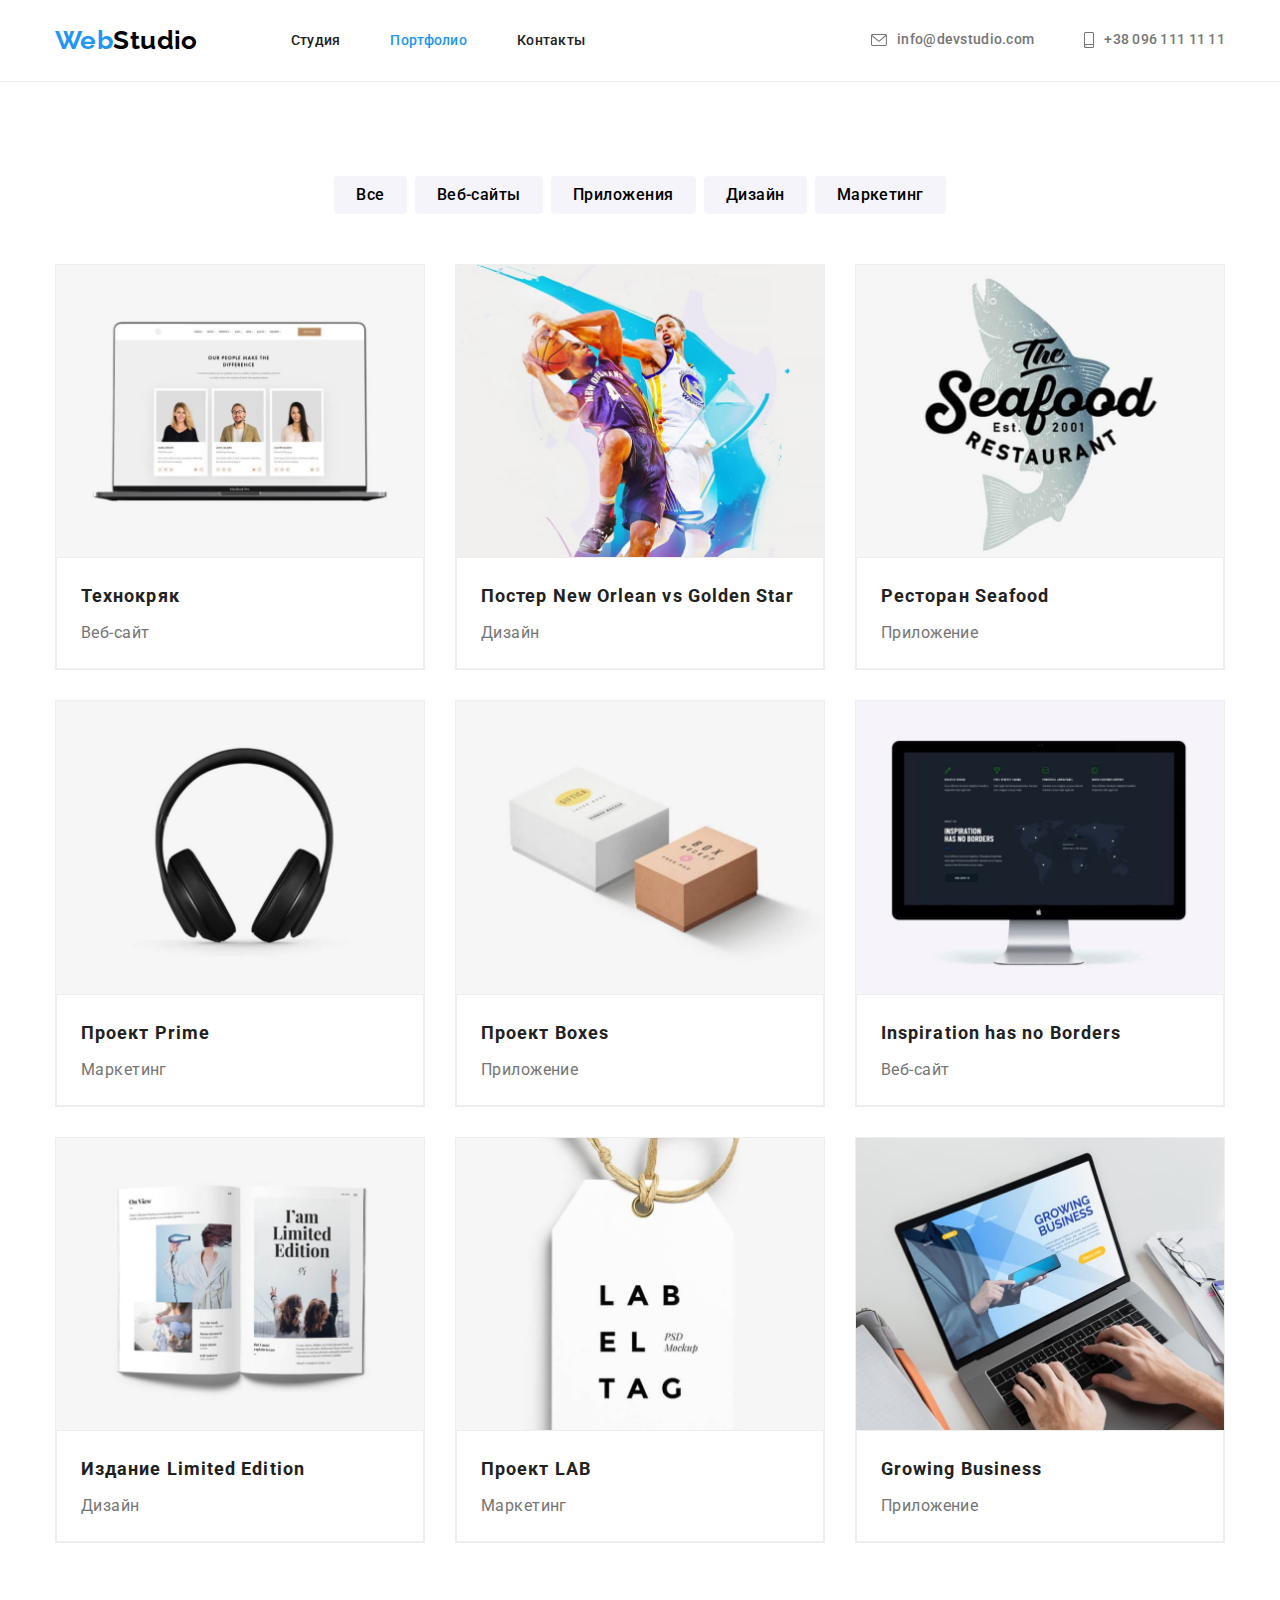
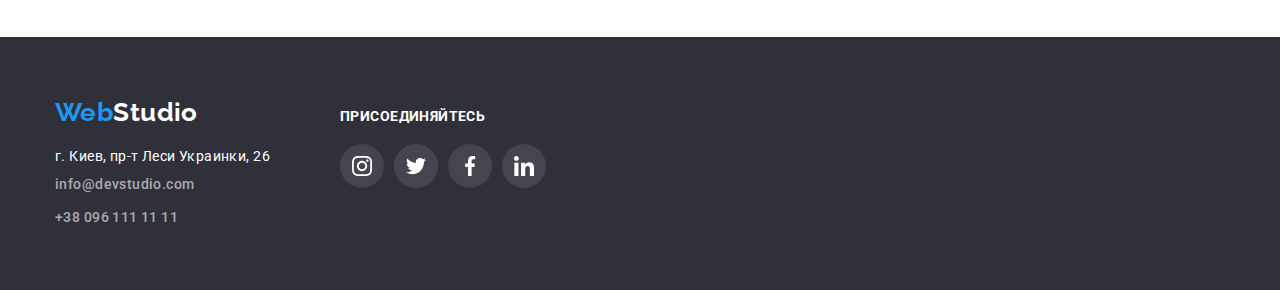
==== commit 5a37da57: "fix focus" ====
--- a/portfolio.html
+++ b/portfolio.html
@@ -5,6 +5,10 @@
     <meta http-equiv="X-UA-Compatible" content="IE=edge" />
     <meta name="viewport" content="width=device-width, initial-scale=1.0" />
     <title>WebStudio</title>
+    <link rel="apple-touch-icon" sizes="180x180" href="./apple-touch-icon.png" />
+    <link rel="icon" type="image/png" sizes="32x32" href="./favicon-32x32.png" />
+    <link rel="icon" type="image/png" sizes="16x16" href="./favicon-16x16.png" />
+    <link rel="manifest" href="/site.webmanifest" />
     <link rel="stylesheet" href="./css/modern-normalize.css" />
     <link rel="stylesheet" href="./css/styles.css" />
     <link rel="preconnect" href="https://fonts.googleapis.com" />
@@ -71,7 +75,7 @@
           </ul>
           <!-- </section> -->
           <!-- <section class="section-work"> -->
-          <!-- <h2 class="visually-hidden">Проекти</h2> -->
+          <h2 class="visually-hidden">Проекти</h2>
           <ul class="list-work list">
             <li class="portfolio-item">
               <a class="portfolio" href="">
@@ -211,7 +215,7 @@
         </div>
         <div class="footer-conect">
           <p class="footer-conect-title">присоединяйтесь</p>
-          <ul class="footer-social-list">
+          <ul class="footer-social-list list">
             <li class="social-list-items list">
               <a href="http://instagram.com" class="footer-social-list-link">
                 <svg class="social-list-icon">
--- a/css/styles.css
+++ b/css/styles.css
@@ -50,7 +50,7 @@
 
 .list {
   list-style: none;
-  padding-left: 0px;
+  padding-left: 0;
   margin: 0;
 }
 
@@ -161,7 +161,7 @@
 .tel-item {
   fill: currentColor;
   width: 10px;
-  height: 12px;
+  height: 16px;
   margin-right: 10px;
 }
 
@@ -234,14 +234,9 @@
   padding: 0;
 }
 
-.list-whot-can {
-  display: flex;
-  flex-direction: row;
-}
-
 .portfolio-item {
   width: 370px;
-  border: 1px solid rgba(238, 238, 238, 1);
+
 }
 
 .hero-button {
@@ -272,11 +267,13 @@
 
 .description-item {
   display: flex;
+  /* align-items: center;
+  justify-content: center; */
   gap: 30px;
-  width: 270px;
-  height: 120px;
-  background-color: #f5f4fa;
-  margin-bottom: 30px;
+  /* width: 270px;
+  height: 120px; */
+  /* background-color: #f5f4fa; */
+  /* margin-bottom: 30px; */
 }
 
 .list-workcom {
@@ -293,9 +290,17 @@
   
   background-color: var(--main-light-color); */
 }
-.portfolio-item:hover,
-.portfolio-item:focus {
-  box-shadow: 0px 1px 1px rgba(0, 0, 0, 0.12), 0px 4px 4px rgba(0, 0, 0, 0.06), 1px 4px 6px rgba(0, 0, 0, 0.16);
+
+
+.portfolio {
+  display: block;
+  border: 1px solid rgba(238, 238, 238, 1);
+}
+
+.portfolio:hover,
+.portfolio:focus {
+  box-shadow: 0px 1px 1px rgba(0, 0, 0, 0.12), 0px 4px 4px rgba(0, 0, 0, 0.06),
+    1px 4px 6px rgba(0, 0, 0, 0.16);
 }
 
 .gps-footer-link {
@@ -310,6 +315,7 @@
 }
 
 .text-title {
+  display: block;
   font-weight: 700;
   font-size: 14px;
   line-height: 1.14;
@@ -319,15 +325,42 @@
 }
 
 .text-description {
+  display: block;
   font-weight: 400;
   font-size: 14px;
   line-height: 1.71;
   color: var(--main-color);
 }
 
-.description-list {
-  display: block;
-  gap: 30px;
+.description-list::before {
+  margin-bottom: 30px;
+  display: inline-block;
+  content: "";
+  width: 270px;
+  height: 120px;
+  background-color: var(--backgronud-button-color);
+  background-repeat: no-repeat;
+  background-position: center center;
+  border-radius: 4px;
+}
+
+.description-list:nth-child(1):before {
+  content: "";
+  background-image: url(../images/antenna.svg);
+}
+
+.description-list:nth-child(2):before {
+  content: "";
+  background-image: url(../images/clock.svg);
+}
+
+.description-list:nth-child(3):before {
+  content: "";
+  background-image: url(../images/diagram.svg);
+}
+.description-list:nth-child(4):before {
+  content: "";
+  background-image: url(../images/astronaut.svg);
 }
 
 .text-transform {
@@ -366,8 +399,11 @@
     url(../images/hero-img.jpg);
   background-position: center;
   background-repeat: no-repeat;
-  background-clip: padding-box;
-  background-size: 1600px 600px;
+  /* background-clip: padding-box; */
+  background-size: cover;
+  max-width: 1600px;
+  height: 600px;
+  margin: 0 auto;
 }
 
 .header-section {
@@ -390,9 +426,14 @@
 }
 
 .description-icon {
-  /* width: 270px;
-height: 120px; */
-  align-items: center;
+  display: flex;
+  width: 270px;
+  height: 120px;
+  align-items: center;
+  justify-content: center;
+  background-color: var(--backgronud-button-color);
+  border-radius: 4px;
+  margin-bottom: 30px;
 }
 
 .section-work {
@@ -404,7 +445,7 @@
 }
 
 .footer-section {
-  display: flex;
+  /* display: flex; */
   padding: 60px 0;
   background-color: var(--background-dark-color);
 }
@@ -441,6 +482,7 @@
 .social-list-icon {
   width: 20px;
   height: 20px;
+  /* fill: currentColor; */
 }
 
 .social-list-link {
@@ -451,13 +493,13 @@
   height: 44px;
   border-radius: 50%;
   fill: var(--social-icon-color);
-  background-color: #ffffff;
+
 }
 
 .social-list-link:hover,
 .social-list-link:focus,
 .footer-social-list-link:hover,
-.footer-social-list-link:focus  {
+.footer-social-list-link:focus {
   fill: var(--main-light-color);
   background-color: var(--current-color);
 }
@@ -478,6 +520,7 @@
 
 .portfolio-content {
   padding: 20px 24px;
+  border: 1px solid rgba(238, 238, 238, 1);
 }
 
 .portfolio-title {
@@ -519,9 +562,9 @@
   border-radius: 0px 0px 4px 4px;
 }
 
-.footer-conect {
-  display: block;
-}
+/* .footer-conect {
+  display: block;
+} */
 
 .footer-conect-title {
   text-transform: uppercase;
@@ -534,15 +577,15 @@
   display: flex;
   gap: 10px;
   padding: 0;
+  margin-top: 20px;
 }
 
 .footer-container {
   display: flex;
-  align-items: center;
+  align-items: baseline;
 }
 .footer-contact {
   margin-right: 70px;
-
 }
 .footer-social-list-link {
   display: flex;
@@ -556,14 +599,19 @@
 }
 
 .clients-list {
-  display: flex; 
-}
-
-
-
-
-
-.clients-item {
+  display: flex;
+}
+
+.clients-item:not(:last-child) {
+  margin-right: 30px;
+}
+
+.clients-link:hover,
+.clients-link:focus {
+  fill: var(--current-color);
+  border: 1px solid var(--current-color);
+}
+.clients-link {
   display: flex;
   align-items: center;
   justify-content: center;
@@ -572,21 +620,9 @@
   border: 1px solid var(--social-icon-color);
   border-radius: 4px;
   fill: var(--social-icon-color);
- 
-} 
-
-.clients-item:nth-last-child(n){
-  margin-right: 30px;
-}
-
-.clients-item:hover,
-.clients-item:focus {
-  fill: var(--current-color);
-  border: 1px solid var(--current-color);
-
-}
-.clients-link {
-
-
+}
+.clients-icon {
+  fill: inherit;
+  /* fill: currentColor; */
 
 }